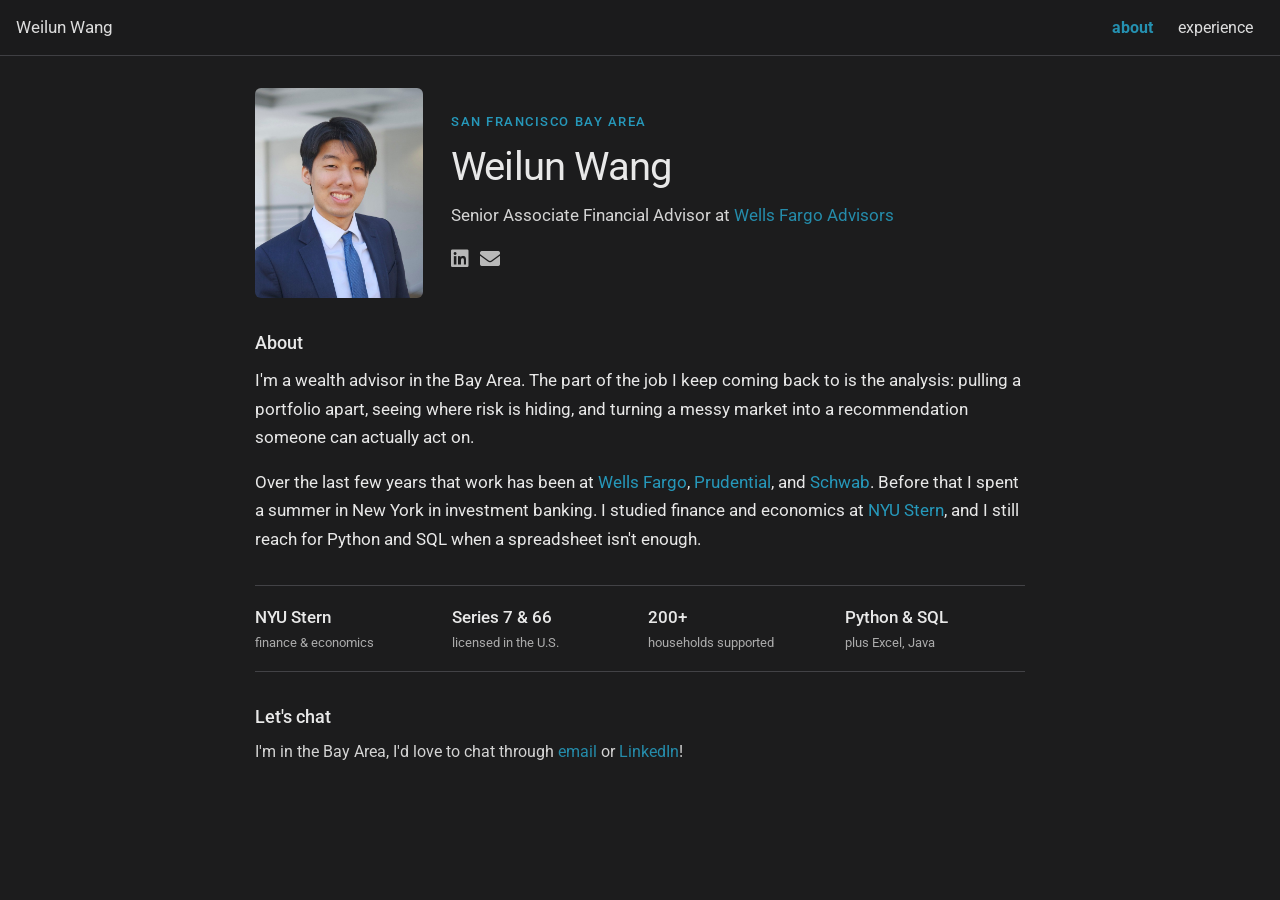
==== index.html @ c6e89b85 "Add personal website." ====
<!DOCTYPE html>
<html lang="en">
  <head>
    <meta charset="UTF-8" />
    <meta name="viewport" content="width=device-width, initial-scale=1" />
    <title>about | Weilun Wang</title>
    <meta
      name="description"
      content="Weilun Wang is a wealth advisor at Wells Fargo Advisors in Palo Alto and an NYU Stern graduate based in San Francisco."
    />
    <link rel="icon" href="assets/img/favicon.svg" type="image/svg+xml" />
    <link rel="preconnect" href="https://fonts.googleapis.com" />
    <link rel="preconnect" href="https://fonts.gstatic.com" crossorigin />
    <link
      href="https://fonts.googleapis.com/css2?family=Roboto:wght@300;400;500;700&display=swap"
      rel="stylesheet"
    />
    <link
      rel="stylesheet"
      href="https://cdnjs.cloudflare.com/ajax/libs/font-awesome/5.15.4/css/all.min.css"
    />
    <link rel="stylesheet" href="assets/css/style.css" />
  </head>
  <body>
    <header class="navbar">
      <a class="navbar-brand" href="index.html">Weilun Wang</a>
      <div class="navbar-right">
        <button class="menu-toggle" type="button" aria-label="Open menu" aria-expanded="false">
          <span></span><span></span><span></span>
        </button>
        <ul class="nav-links">
          <li><a class="active" href="index.html">about</a></li>
          <li><a href="experience.html">experience</a></li>
        </ul>
      </div>
    </header>

    <main class="container about-page">
      <section class="hero">
        <div class="profile">
          <img src="assets/img/profile.png" alt="Portrait of Weilun Wang" />
        </div>
        <div class="hero-copy">
          <p class="eyebrow">San Francisco Bay Area</p>
          <h1>Weilun Wang</h1>
          <p class="role-line">
            Senior Associate Financial Advisor at
            <a href="https://www.wellsfargoadvisors.com/" target="_blank" rel="noopener noreferrer">Wells Fargo Advisors</a>
          </p>
          <div class="contact-icons">
            <a
              href="https://www.linkedin.com/in/weilun-wang-19b3b113a"
              target="_blank"
              rel="noopener noreferrer"
              aria-label="LinkedIn"
            >
              <i class="fab fa-linkedin"></i>
            </a>
            <a href="mailto:weilun.wang7@gmail.com" aria-label="Email">
              <i class="fas fa-envelope"></i>
            </a>
          </div>
        </div>
      </section>

      <section class="intro">
        <h4>About</h4>
        <p>
          I'm a wealth advisor in the Bay Area. The part of the job I keep coming back to is the analysis: pulling a portfolio apart, seeing where risk is hiding, and turning a messy market into a recommendation someone can actually act on.
        </p>
        <p>
          Over the last few years that work has been at
          <a href="https://www.wellsfargoadvisors.com/" target="_blank" rel="noopener noreferrer">Wells Fargo</a>,
          <a href="https://www.prudential.com/" target="_blank" rel="noopener noreferrer">Prudential</a>,
          and
          <a href="https://www.schwab.com/" target="_blank" rel="noopener noreferrer">Schwab</a>.
          Before that I spent a summer in New York in investment banking. I studied finance and economics at
          <a href="https://www.stern.nyu.edu/" target="_blank" rel="noopener noreferrer">NYU Stern</a>,
          and I still reach for Python and SQL when a spreadsheet isn't enough.
        </p>
      </section>

      <section class="stats" aria-label="Highlights">
        <div class="stat">
          <span class="stat-value">NYU Stern</span>
          <span class="stat-label">finance &amp; economics</span>
        </div>
        <div class="stat">
          <span class="stat-value">Series 7 &amp; 66</span>
          <span class="stat-label">licensed in the U.S.</span>
        </div>
        <div class="stat">
          <span class="stat-value">200+</span>
          <span class="stat-label">households supported</span>
        </div>
        <div class="stat">
          <span class="stat-value">Python &amp; SQL</span>
          <span class="stat-label">plus Excel, Java</span>
        </div>
      </section>

      <section class="chat">
        <h4>Let's chat</h4>
        <p class="contact-line">
          I'm in the Bay Area, I'd love to chat through
          <a href="mailto:weilun.wang7@gmail.com">email</a>
          or
          <a href="https://www.linkedin.com/in/weilun-wang-19b3b113a" target="_blank" rel="noopener noreferrer">LinkedIn</a>!
        </p>
      </section>
    </main>

    <script src="assets/js/theme.js"></script>
  </body>
</html>
---- assets/css/style.css ----
:root {
  --global-bg-color: #1c1c1d;
  --global-text-color: #e8e8e8;
  --global-text-color-light: #e8e8e8;
  --global-theme-color: #2698ba;
  --global-hover-color: #2698ba;
  --global-divider-color: #424246;
  --global-card-bg-color: #212529;
  --global-icon-color: #b8b8b8;
}

*,
*::before,
*::after {
  box-sizing: border-box;
}

html {
  scroll-behavior: smooth;
  color-scheme: dark;
}

body {
  margin: 0;
  min-height: 100vh;
  display: flex;
  flex-direction: column;
  padding-top: 56px;
  color: var(--global-text-color);
  background-color: var(--global-bg-color);
  font-family: Roboto, "Helvetica Neue", Arial, sans-serif;
  font-size: 16px;
  line-height: 1.5;
  -webkit-font-smoothing: antialiased;
}

h1,
h2,
h3,
h4,
h5,
h6,
p,
li,
span,
strong,
em,
div {
  color: var(--global-text-color);
}

h1 {
  font-size: 2.3rem;
  font-weight: 300;
  margin: 0 0 0.5rem;
}

h2 {
  font-size: 1.75rem;
  font-weight: 400;
  margin: 0 0 0.75rem;
}

h3 {
  font-size: 1.15rem;
  font-weight: 500;
  margin: 0;
}

h4 {
  font-size: 1.1rem;
  font-weight: 500;
  margin: 1.4rem 0 0.6rem;
}

p {
  font-size: 17px;
  margin: 0 0 1rem;
}

a {
  color: var(--global-theme-color);
  text-decoration: none;
}

a:hover {
  color: var(--global-hover-color);
  text-decoration: underline;
}

hr {
  border: 0;
  border-top: 1px solid var(--global-divider-color);
  margin: 1.25rem 0;
}

.container {
  width: 100%;
  max-width: 800px;
  margin: 0 auto;
  padding: 1.25rem 15px 2.5rem;
}

/* Navbar */
.navbar {
  position: fixed;
  top: 0;
  left: 0;
  right: 0;
  z-index: 1000;
  display: flex;
  align-items: center;
  justify-content: space-between;
  min-height: 56px;
  padding: 0 1rem;
  background-color: var(--global-bg-color);
  border-bottom: 1px solid var(--global-divider-color);
  opacity: 0.95;
}

.navbar-brand {
  color: var(--global-text-color);
  font-size: 1.05rem;
  font-weight: 400;
  text-decoration: none;
}

.navbar-brand:hover {
  color: var(--global-hover-color);
  text-decoration: none;
}

.navbar-right {
  display: flex;
  align-items: center;
  gap: 0.15rem;
}

.nav-links {
  display: flex;
  align-items: center;
  list-style: none;
  margin: 0;
  padding: 0;
  gap: 0.15rem;
}

.nav-links a {
  display: block;
  padding: 0.5rem 0.7rem;
  color: var(--global-text-color);
  font-size: 1rem;
  text-decoration: none;
}

.nav-links a:hover {
  color: var(--global-hover-color);
  text-decoration: none;
}

.nav-links a.active {
  color: var(--global-theme-color);
  font-weight: 700;
}

.menu-toggle {
  display: none;
  flex-direction: column;
  justify-content: center;
  gap: 5px;
  width: 40px;
  height: 40px;
  padding: 8px;
  border: 0;
  background: transparent;
  cursor: pointer;
}

.menu-toggle span {
  display: block;
  width: 22px;
  height: 2px;
  background: var(--global-text-color);
  border-radius: 1px;
}

/* About */
.about-page {
  padding-top: 2rem;
}

.hero {
  display: grid;
  grid-template-columns: 168px 1fr;
  gap: 1.75rem;
  align-items: center;
  margin-bottom: 2rem;
}

.profile {
  width: 168px;
}

.profile img {
  width: 100%;
  aspect-ratio: 4 / 5;
  object-fit: cover;
  object-position: center 10%;
  border-radius: 6px;
  display: block;
}

.hero-copy h1 {
  font-size: 2.5rem;
  font-weight: 400;
  letter-spacing: -0.02em;
  margin: 0 0 0.4rem;
}

.eyebrow {
  margin: 0 0 0.35rem;
  font-size: 0.8rem;
  font-weight: 500;
  letter-spacing: 0.12em;
  text-transform: uppercase;
  color: var(--global-theme-color);
}

.role-line {
  margin: 0 0 1rem;
  font-size: 1.05rem;
  line-height: 1.45;
  opacity: 0.9;
}

.role-line a {
  color: var(--global-theme-color);
}

.contact-icons {
  display: flex;
  gap: 0.7rem;
  font-size: 1.25rem;
}

.contact-icons a {
  color: var(--global-icon-color);
  text-decoration: none;
}

.contact-icons a:hover {
  color: var(--global-theme-color);
  text-decoration: none;
}

.intro h4 {
  margin-top: 0;
}

.intro p {
  font-size: 1.05rem;
  line-height: 1.7;
  margin: 0 0 1rem;
}

.intro p:last-child {
  margin-bottom: 0;
}

.stats {
  display: grid;
  grid-template-columns: repeat(4, 1fr);
  gap: 1rem;
  margin: 2rem 0;
  padding: 1.15rem 0;
  border-top: 1px solid var(--global-divider-color);
  border-bottom: 1px solid var(--global-divider-color);
}

.stat {
  display: flex;
  flex-direction: column;
  gap: 0.2rem;
}

.stat-value {
  font-size: 1.05rem;
  font-weight: 500;
}

.stat-label {
  font-size: 0.82rem;
  opacity: 0.7;
}

.contact-line {
  font-size: 0.98rem;
  margin: 0;
  opacity: 0.9;
}

.chat h4 {
  margin-top: 0.5rem;
}

/* Experience */
.page-kicker {
  color: var(--global-text-color-light);
  font-size: 1.05rem;
  margin: -0.25rem 0 1.75rem;
}

.category {
  margin: 2.25rem 0 1rem;
}

.category-label {
  display: block;
  text-align: right;
  font-size: 0.95rem;
  font-weight: 500;
  color: var(--global-text-color);
  margin-bottom: 0.35rem;
}

.role {
  padding: 1.15rem 0 0.35rem;
}

.role-header {
  display: flex;
  justify-content: space-between;
  align-items: baseline;
  gap: 1rem;
  flex-wrap: wrap;
}

.role-title {
  font-size: 1.05rem;
  font-weight: 500;
  margin: 0;
}

.role-meta {
  color: var(--global-text-color-light);
  font-size: 0.92rem;
  margin: 0.2rem 0 0.7rem;
}

.role-dates {
  color: var(--global-text-color-light);
  font-size: 0.92rem;
  white-space: nowrap;
}

.role ul {
  margin: 0;
  padding-left: 1.15rem;
}

.role li {
  font-size: 0.98rem;
  margin-bottom: 0.4rem;
}

.chip-label {
  margin-bottom: 0.45rem;
}

.chip-label + .chip-row {
  margin-bottom: 1rem;
}

.chip-row {
  display: flex;
  flex-wrap: wrap;
  gap: 0.5rem;
  margin: 0.5rem 0 0;
}

.chip {
  display: inline-block;
  padding: 0.2rem 0.65rem;
  border: 1px solid var(--global-divider-color);
  border-radius: 999px;
  font-size: 0.85rem;
  color: var(--global-text-color);
}

/* Resume */
.resume-actions {
  display: flex;
  gap: 0.75rem;
  flex-wrap: wrap;
  margin: -0.5rem 0 1.75rem;
}

.btn {
  display: inline-block;
  padding: 0.35rem 1rem;
  border: 1px solid var(--global-text-color);
  color: var(--global-text-color);
  border-radius: 2px;
  font-size: 0.95rem;
  text-decoration: none;
}

.btn:hover {
  color: var(--global-theme-color);
  border-color: var(--global-theme-color);
  text-decoration: none;
}

@media (max-width: 720px) {
  .hero {
    grid-template-columns: 1fr;
    justify-items: start;
  }

  .profile {
    width: 140px;
  }

  .hero-copy h1 {
    font-size: 2.1rem;
  }

  .stats {
    grid-template-columns: 1fr 1fr;
  }

  .menu-toggle {
    display: flex;
  }

  .nav-links {
    display: none;
    position: absolute;
    top: 56px;
    left: 0;
    right: 0;
    flex-direction: column;
    align-items: stretch;
    background: var(--global-bg-color);
    border-bottom: 1px solid var(--global-divider-color);
    padding: 0.4rem 0;
  }

  .navbar.open .nav-links {
    display: flex;
  }

  .role-header {
    flex-direction: column;
    gap: 0.15rem;
  }
}
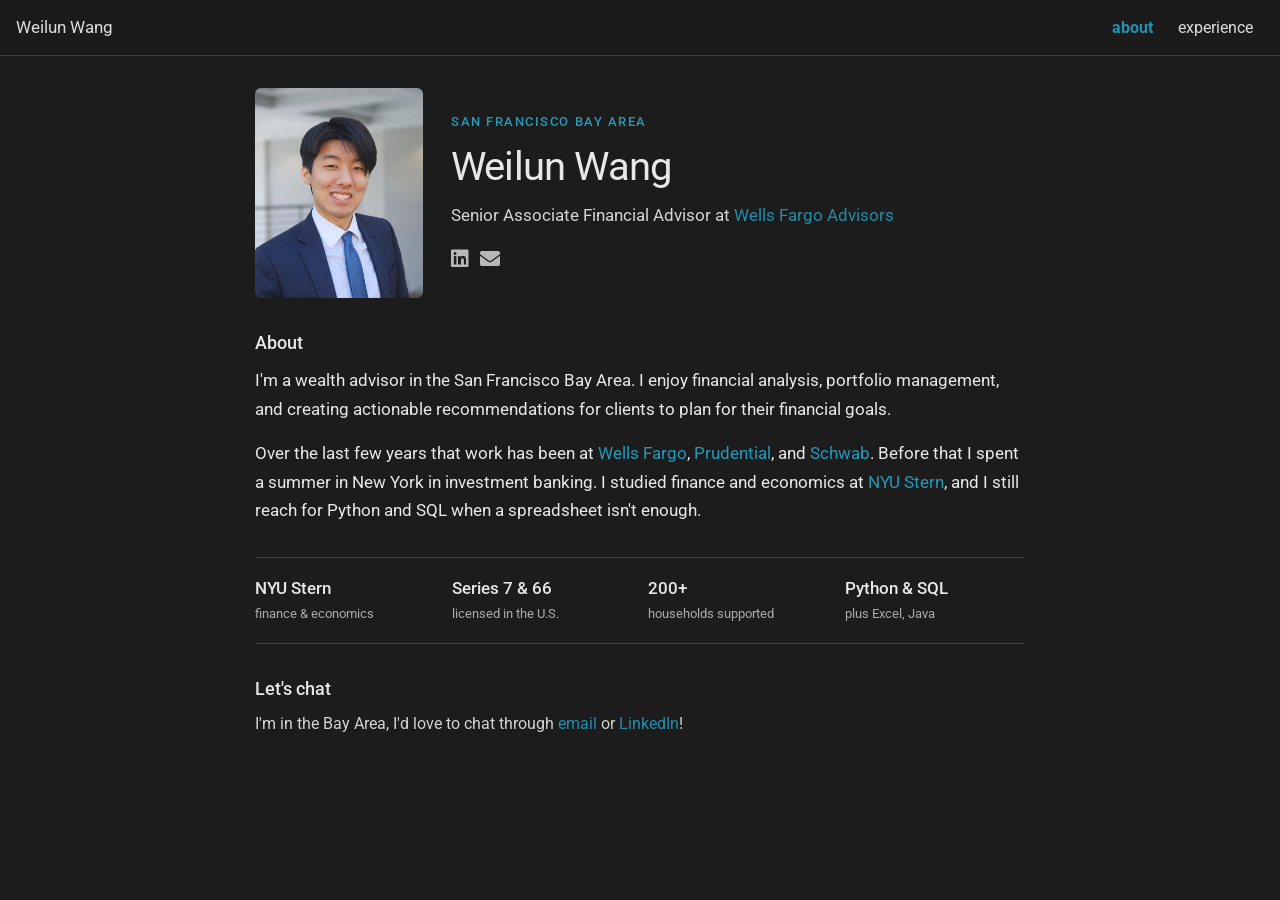
==== commit a2aa0d40: "Update the about page bio." ====
--- a/index.html
+++ b/index.html
@@ -66,7 +66,7 @@
       <section class="intro">
         <h4>About</h4>
         <p>
-          I'm a wealth advisor in the Bay Area. The part of the job I keep coming back to is the analysis: pulling a portfolio apart, seeing where risk is hiding, and turning a messy market into a recommendation someone can actually act on.
+          I'm a wealth advisor in the San Francisco Bay Area. I enjoy financial analysis, portfolio management, and creating actionable recommendations for clients to plan for their financial goals.
         </p>
         <p>
           Over the last few years that work has been at
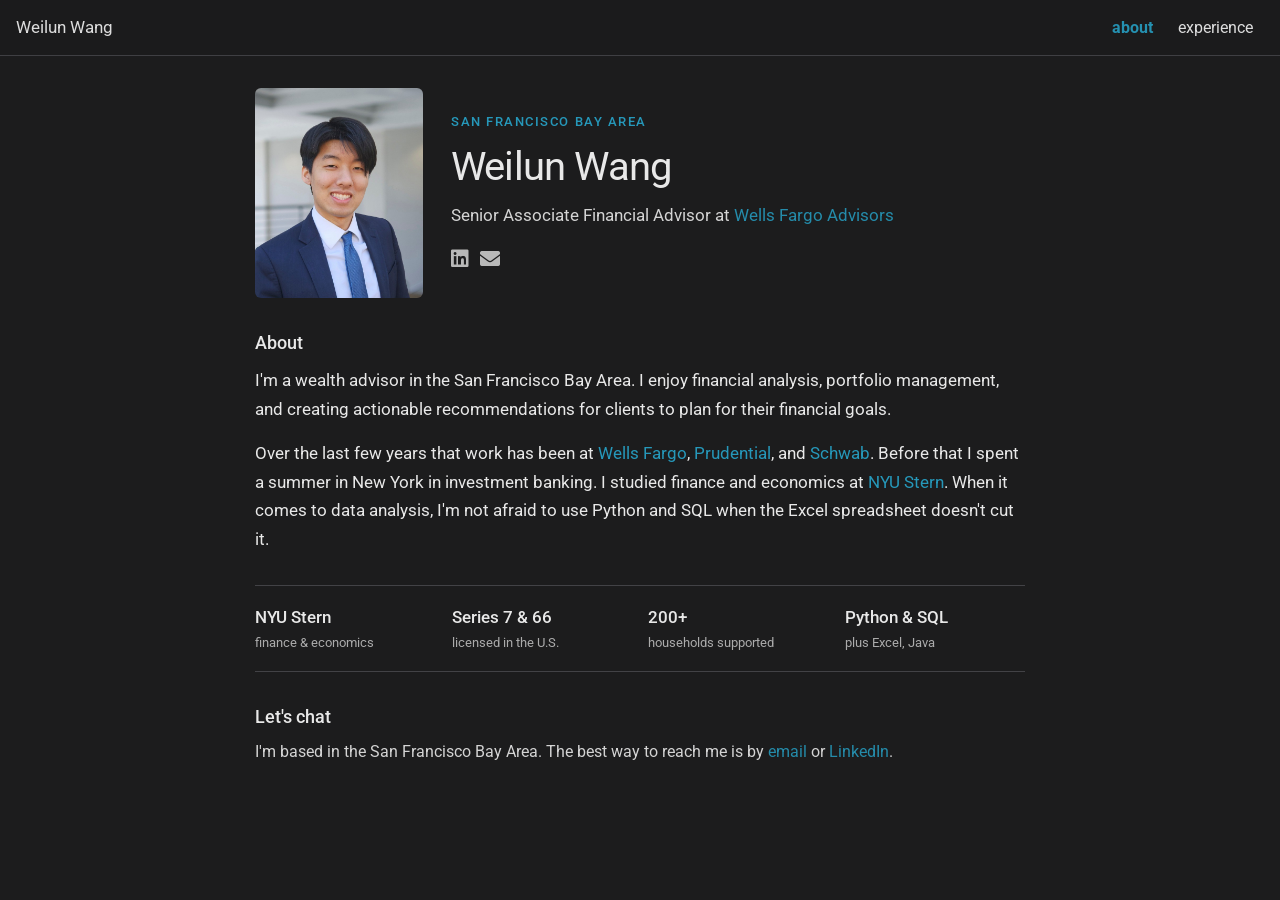
==== commit 0f3067ba: "Update about copy for contact and technical skills." ====
--- a/index.html
+++ b/index.html
@@ -75,8 +75,8 @@
           and
           <a href="https://www.schwab.com/" target="_blank" rel="noopener noreferrer">Schwab</a>.
           Before that I spent a summer in New York in investment banking. I studied finance and economics at
-          <a href="https://www.stern.nyu.edu/" target="_blank" rel="noopener noreferrer">NYU Stern</a>,
-          and I still reach for Python and SQL when a spreadsheet isn't enough.
+          <a href="https://www.stern.nyu.edu/" target="_blank" rel="noopener noreferrer">NYU Stern</a>.
+          When it comes to data analysis, I'm not afraid to use Python and SQL when the Excel spreadsheet doesn't cut it.
         </p>
       </section>
 
@@ -102,10 +102,10 @@
       <section class="chat">
         <h4>Let's chat</h4>
         <p class="contact-line">
-          I'm in the Bay Area, I'd love to chat through
+          I'm based in the San Francisco Bay Area. The best way to reach me is by
           <a href="mailto:weilun.wang7@gmail.com">email</a>
           or
-          <a href="https://www.linkedin.com/in/weilun-wang-19b3b113a" target="_blank" rel="noopener noreferrer">LinkedIn</a>!
+          <a href="https://www.linkedin.com/in/weilun-wang-19b3b113a" target="_blank" rel="noopener noreferrer">LinkedIn</a>.
         </p>
       </section>
     </main>
